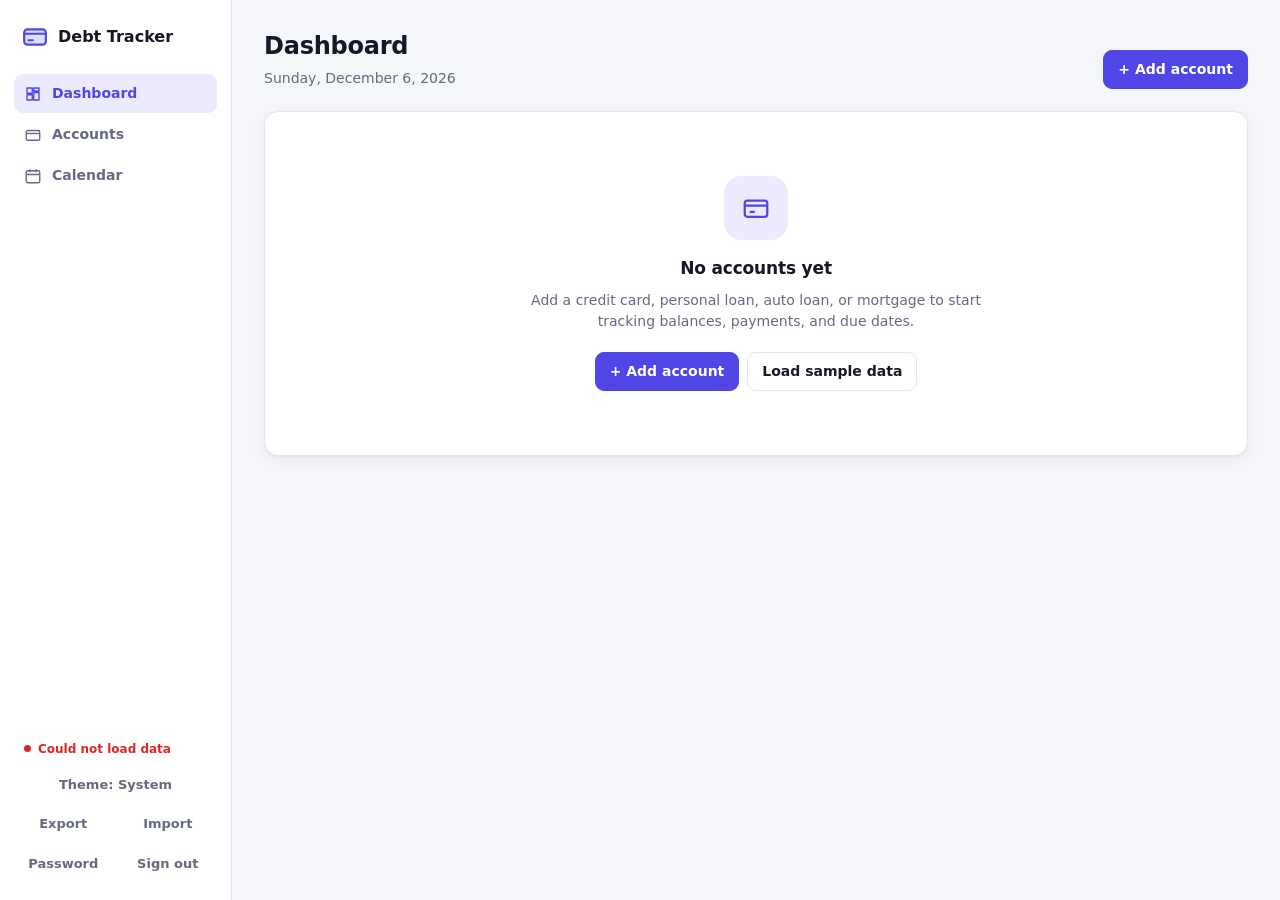
==== index.html @ 140725c3 "Debt tracker: self-hosted web app with installer Tracks credit cards, personal/auto loans and mortga" ====
<!doctype html>
<html lang="en">
<head>
  <meta charset="utf-8">
  <meta name="viewport" content="width=device-width, initial-scale=1">
  <meta name="theme-color" content="#4f46e5">
  <title>Debt Tracker</title>
  <link rel="icon" href="icon.svg" type="image/svg+xml">
  <link rel="manifest" href="manifest.webmanifest">
  <link rel="stylesheet" href="styles.css">
</head>
<body>
  <div class="app">
    <aside class="sidebar">
      <div class="brand">
        <svg viewBox="0 0 24 24" width="26" height="26" aria-hidden="true"><rect x="2" y="5" width="20" height="14" rx="3" fill="currentColor" opacity=".18"/><path d="M2 9h20M6 15h4" stroke="currentColor" stroke-width="2" stroke-linecap="round" fill="none"/><rect x="2" y="5" width="20" height="14" rx="3" stroke="currentColor" stroke-width="2" fill="none"/></svg>
        <span>Debt Tracker</span>
      </div>
      <nav>
        <a href="#/dashboard" data-nav="dashboard">
          <svg viewBox="0 0 24 24" aria-hidden="true"><path d="M4 4h7v7H4zM13 4h7v4h-7zM13 10h7v10h-7zM4 13h7v7H4z"/></svg>Dashboard</a>
        <a href="#/accounts" data-nav="accounts">
          <svg viewBox="0 0 24 24" aria-hidden="true"><rect x="3" y="6" width="18" height="13" rx="2"/><path d="M3 10h18"/></svg>Accounts</a>
        <a href="#/calendar" data-nav="calendar">
          <svg viewBox="0 0 24 24" aria-hidden="true"><rect x="3" y="5" width="18" height="16" rx="2"/><path d="M3 10h18M8 3v4M16 3v4"/></svg>Calendar</a>
      </nav>
      <div class="sidebar-foot">
        <div id="syncStatus" class="sync">…</div>
        <button class="btn ghost sm" data-action="theme" id="themeBtn">Theme: System</button>
        <div class="row">
          <button class="btn ghost sm" data-action="export">Export</button>
          <button class="btn ghost sm" data-action="import">Import</button>
        </div>
        <div class="row">
          <button class="btn ghost sm" data-action="password">Password</button>
          <button class="btn ghost sm" data-action="logout">Sign out</button>
        </div>
        <input type="file" id="importFile" accept="application/json,.json" hidden>
      </div>
    </aside>
    <main id="view" tabindex="-1"></main>
  </div>
  <dialog id="modal"></dialog>
  <div id="toast" role="status" aria-live="polite"></div>
  <script src="app.js"></script>
</body>
</html>
---- styles.css ----
:root {
  --bg: #f5f6fa;
  --surface: #ffffff;
  --surface-2: #f0f2f7;
  --border: #e3e6ee;
  --text: #151826;
  --muted: #646b80;
  --accent: #4f46e5;
  --accent-soft: #eceafd;
  --danger: #dc2626;
  --danger-soft: #fdeaea;
  --ok: #059669;
  --ok-soft: #e3f6ef;
  --warn: #d97706;
  --warn-soft: #fdf1e0;
  --shadow: 0 1px 2px rgba(16, 24, 40, .04), 0 4px 16px rgba(16, 24, 40, .05);
  --radius: 14px;
  color-scheme: light;
}
@media (prefers-color-scheme: dark) {
  :root:not([data-theme="light"]) {
    --bg: #0e1016; --surface: #161922; --surface-2: #1d212c; --border: #2a2f3c;
    --text: #e9ebf2; --muted: #9399ab; --accent: #8b85ff; --accent-soft: #24223f;
    --danger: #f87171; --danger-soft: #3a1d20; --ok: #34d399; --ok-soft: #13302a;
    --warn: #fbbf24; --warn-soft: #3a2e14;
    --shadow: 0 1px 2px rgba(0,0,0,.3), 0 4px 16px rgba(0,0,0,.25);
    color-scheme: dark;
  }
}
:root[data-theme="dark"] {
  --bg: #0e1016; --surface: #161922; --surface-2: #1d212c; --border: #2a2f3c;
  --text: #e9ebf2; --muted: #9399ab; --accent: #8b85ff; --accent-soft: #24223f;
  --danger: #f87171; --danger-soft: #3a1d20; --ok: #34d399; --ok-soft: #13302a;
  --warn: #fbbf24; --warn-soft: #3a2e14;
  --shadow: 0 1px 2px rgba(0,0,0,.3), 0 4px 16px rgba(0,0,0,.25);
  color-scheme: dark;
}

* { box-sizing: border-box; }
html, body { margin: 0; height: 100%; }
body {
  font: 14px/1.5 Inter, ui-sans-serif, system-ui, -apple-system, "Segoe UI", Roboto, sans-serif;
  background: var(--bg); color: var(--text);
  -webkit-font-smoothing: antialiased;
}
.num, td.num, .money-cell { font-variant-numeric: tabular-nums; }
h1, h2, h3 { margin: 0; letter-spacing: -.01em; }
h1 { font-size: 24px; font-weight: 700; }
h2 { font-size: 17px; font-weight: 650; }
h3 { font-size: 14px; font-weight: 600; }
a { color: inherit; }
[hidden] { display: none !important; }
.muted { color: var(--muted); }
.small { font-size: 12.5px; }

/* Layout */
.app { display: grid; grid-template-columns: 232px 1fr; min-height: 100vh; }
.sidebar {
  position: sticky; top: 0; height: 100vh; display: flex; flex-direction: column; gap: 20px;
  padding: 20px 14px; border-right: 1px solid var(--border); background: var(--surface);
}
.brand { display: flex; align-items: center; gap: 10px; font-weight: 700; font-size: 16px; padding: 4px 8px; color: var(--accent); }
.brand span { color: var(--text); }
nav { display: flex; flex-direction: column; gap: 2px; }
nav a {
  display: flex; align-items: center; gap: 10px; padding: 9px 10px; border-radius: 9px;
  text-decoration: none; color: var(--muted); font-weight: 550;
}
nav a svg { width: 18px; height: 18px; fill: none; stroke: currentColor; stroke-width: 1.8; stroke-linejoin: round; }
nav a:hover { background: var(--surface-2); color: var(--text); }
nav a.active { background: var(--accent-soft); color: var(--accent); }
.sidebar-foot { margin-top: auto; display: flex; flex-direction: column; gap: 6px; }
.sidebar-foot .row { display: flex; gap: 6px; }
.sidebar-foot .row .btn { flex: 1; }
main { padding: 28px 32px 60px; max-width: 1280px; width: 100%; outline: none; }

.page-head { display: flex; align-items: flex-end; justify-content: space-between; gap: 16px; flex-wrap: wrap; margin-bottom: 22px; }
.page-head p { margin: 4px 0 0; color: var(--muted); }
.actions { display: flex; gap: 8px; flex-wrap: wrap; }

/* Buttons */
.btn {
  appearance: none; border: 1px solid var(--border); background: var(--surface); color: var(--text);
  padding: 8px 14px; border-radius: 9px; font: inherit; font-weight: 550; cursor: pointer;
  display: inline-flex; align-items: center; justify-content: center; gap: 6px; white-space: nowrap;
  transition: background .15s, border-color .15s, transform .05s;
}
.btn:hover { background: var(--surface-2); }
.btn:active { transform: translateY(1px); }
.btn.primary { background: var(--accent); border-color: var(--accent); color: #fff; }
.btn.primary:hover { filter: brightness(1.08); }
.btn.danger { background: var(--danger); border-color: var(--danger); color: #fff; }
.btn.ghost { background: transparent; border-color: transparent; color: var(--muted); }
.btn.ghost:hover { background: var(--surface-2); color: var(--text); }
.btn.sm { padding: 6px 10px; font-size: 13px; }
.btn.xs { padding: 3px 8px; font-size: 12px; border-radius: 7px; }
.icon-btn { background: none; border: 0; color: var(--muted); cursor: pointer; padding: 4px 6px; border-radius: 6px; font: inherit; font-size: 12.5px; }
.icon-btn:hover { background: var(--surface-2); color: var(--text); }
.icon-btn.del:hover { color: var(--danger); background: var(--danger-soft); }

/* Cards */
.card { background: var(--surface); border: 1px solid var(--border); border-radius: var(--radius); box-shadow: var(--shadow); }
.card-pad { padding: 18px 20px; }
.card-head { display: flex; align-items: center; justify-content: space-between; gap: 10px; padding: 16px 20px 0; }
.grid { display: grid; gap: 16px; }
.stats { grid-template-columns: repeat(auto-fit, minmax(190px, 1fr)); margin-bottom: 16px; }
.stat { padding: 16px 18px; }
.stat .label { color: var(--muted); font-size: 12.5px; font-weight: 550; }
.stat .value { font-size: 24px; font-weight: 700; margin-top: 4px; letter-spacing: -.02em; font-variant-numeric: tabular-nums; }
.stat .sub { color: var(--muted); font-size: 12.5px; margin-top: 2px; }
.two-col { grid-template-columns: minmax(0, 1.6fr) minmax(0, 1fr); align-items: start; }

/* Chips */
.chip { display: inline-flex; align-items: center; gap: 6px; padding: 2px 9px; border-radius: 999px; font-size: 12px; font-weight: 600; background: var(--surface-2); color: var(--muted); white-space: nowrap; }
.chip .dot, .dot { width: 8px; height: 8px; border-radius: 50%; display: inline-block; flex: none; }
.status { display: inline-block; padding: 2px 8px; border-radius: 999px; font-size: 11.5px; font-weight: 650; white-space: nowrap; }
.status.paid { background: var(--ok-soft); color: var(--ok); }
.status.partial, .status.soon { background: var(--warn-soft); color: var(--warn); }
.status.overdue { background: var(--danger-soft); color: var(--danger); }
.status.upcoming { background: var(--accent-soft); color: var(--accent); }

/* Composition bar */
.stack { display: flex; height: 12px; border-radius: 999px; overflow: hidden; background: var(--surface-2); margin: 12px 0 14px; }
.stack span { display: block; height: 100%; }
.legend { display: flex; flex-wrap: wrap; gap: 8px 18px; }
.legend div { display: flex; align-items: center; gap: 7px; font-size: 13px; }
.meter { height: 6px; border-radius: 999px; background: var(--surface-2); overflow: hidden; }
.meter span { display: block; height: 100%; border-radius: 999px; background: var(--accent); }
.meter.warn span { background: var(--warn); }
.meter.bad span { background: var(--danger); }

/* Tables */
.table-wrap { overflow-x: auto; }
table { width: 100%; border-collapse: collapse; }
th { text-align: left; font-size: 12px; font-weight: 600; color: var(--muted); padding: 10px 14px; border-bottom: 1px solid var(--border); white-space: nowrap; }
td { padding: 11px 14px; border-bottom: 1px solid var(--border); vertical-align: middle; }
tr:last-child td { border-bottom: 0; }
th.num, td.num { text-align: right; white-space: nowrap; }
tbody tr.clickable { cursor: pointer; }
tbody tr.clickable:hover { background: var(--surface-2); }
tr.opening td { color: var(--muted); background: var(--surface-2); }
.pos { color: var(--danger); }
.neg { color: var(--ok); }
td .acct { display: flex; align-items: center; gap: 10px; font-weight: 600; }

/* Account cards */
.acct-grid { grid-template-columns: repeat(auto-fill, minmax(290px, 1fr)); }
.acct-card { padding: 18px 20px; cursor: pointer; transition: transform .12s, box-shadow .12s; position: relative; overflow: hidden; display: flex; flex-direction: column; gap: 12px; text-decoration: none; }
.acct-card::before { content: ""; position: absolute; inset: 0 0 auto 0; height: 4px; background: var(--c); }
.acct-card:hover { transform: translateY(-2px); box-shadow: 0 8px 28px rgba(16,24,40,.1); }
.acct-card .top { display: flex; justify-content: space-between; gap: 8px; align-items: flex-start; }
.acct-card .name { font-weight: 650; font-size: 15px; }
.acct-card .bal { font-size: 26px; font-weight: 700; letter-spacing: -.02em; font-variant-numeric: tabular-nums; }
.kv { display: grid; grid-template-columns: repeat(3, 1fr); gap: 8px; }
.kv div span { display: block; font-size: 11.5px; color: var(--muted); font-weight: 550; }
.kv div b { font-weight: 600; font-variant-numeric: tabular-nums; }

/* Detail */
.detail-head { display: flex; align-items: center; gap: 14px; }
.detail-head .swatch { width: 44px; height: 44px; border-radius: 12px; background: var(--c); display: grid; place-items: center; color: #fff; font-weight: 700; }
.back { display: inline-flex; gap: 6px; align-items: center; color: var(--muted); text-decoration: none; font-weight: 550; margin-bottom: 12px; }
.back:hover { color: var(--text); }
.chart { width: 100%; height: 170px; display: block; }
.chart .line { fill: none; stroke: var(--c, var(--accent)); stroke-width: 2; }
.chart .area { fill: var(--c, var(--accent)); opacity: .1; }
.chart text { fill: var(--muted); font-size: 11px; }
.chart .grid-line { stroke: var(--border); stroke-dasharray: 3 4; }
.filters { display: flex; gap: 4px; flex-wrap: wrap; }
.filters button { border: 1px solid var(--border); background: transparent; color: var(--muted); padding: 4px 10px; border-radius: 999px; cursor: pointer; font: inherit; font-size: 12.5px; font-weight: 550; }
.filters button.on { background: var(--accent-soft); border-color: transparent; color: var(--accent); }

.sync { display: flex; align-items: center; gap: 7px; font-size: 12px; font-weight: 550; color: var(--muted); padding: 4px 10px; }
.sync::before { content: ""; width: 7px; height: 7px; border-radius: 50%; background: var(--muted); flex: none; }
.sync.ok::before { background: var(--ok); }
.sync.busy::before { background: var(--accent); animation: blink 1s infinite; }
.sync.warn::before { background: var(--warn); }
.sync.bad { color: var(--danger); }
.sync.bad::before { background: var(--danger); }
@keyframes blink { 50% { opacity: .3; } }

/* Lists */
.list { list-style: none; margin: 0; padding: 6px 0; }
.list li { display: flex; align-items: center; gap: 12px; padding: 10px 20px; }
.list li + li { border-top: 1px solid var(--border); }
.list .grow { flex: 1; min-width: 0; }
.list .grow b { display: block; font-weight: 600; overflow: hidden; text-overflow: ellipsis; white-space: nowrap; }
.list .right { text-align: right; font-variant-numeric: tabular-nums; }
.empty-line { padding: 18px 20px; color: var(--muted); }

/* Calendar */
.cal-wrap { grid-template-columns: minmax(0, 1fr) 320px; align-items: start; }
.cal-head { display: flex; align-items: center; justify-content: space-between; padding: 14px 16px; gap: 10px; }
.cal-head h2 { min-width: 170px; }
.cal { display: grid; grid-template-columns: repeat(7, minmax(0, 1fr)); border-top: 1px solid var(--border); }
.cal .dow { padding: 8px 10px; font-size: 11.5px; font-weight: 650; color: var(--muted); text-transform: uppercase; letter-spacing: .04em; border-bottom: 1px solid var(--border); }
.cal .day {
  min-height: 108px; padding: 6px 6px 8px; border-right: 1px solid var(--border); border-bottom: 1px solid var(--border);
  display: flex; flex-direction: column; gap: 3px; cursor: pointer; background: none; border-top: 0; border-left: 0; text-align: left; font: inherit; color: inherit; min-width: 0;
}
.cal .day:nth-child(7n) { border-right: 0; }
.cal .day:hover { background: var(--surface-2); }
.cal .day.out { color: var(--muted); background: color-mix(in srgb, var(--surface-2) 45%, transparent); }
.cal .day.sel { box-shadow: inset 0 0 0 2px var(--accent); }
.cal .dnum { font-size: 12.5px; font-weight: 600; width: 24px; height: 24px; display: grid; place-items: center; border-radius: 50%; }
.cal .day.today .dnum { background: var(--accent); color: #fff; }
.ev { display: flex; align-items: center; gap: 5px; font-size: 11.5px; font-weight: 600; padding: 2px 6px; border-radius: 6px; overflow: hidden; white-space: nowrap; text-overflow: ellipsis; background: color-mix(in srgb, var(--c) 16%, transparent); color: var(--text); border-left: 3px solid var(--c); }
.ev.paid { opacity: .6; }
.ev.overdue { background: var(--danger-soft); border-left-color: var(--danger); }
.ev .t { overflow: hidden; text-overflow: ellipsis; }
.pdots { display: flex; gap: 3px; flex-wrap: wrap; margin-top: auto; padding-left: 2px; }
.pdots i { width: 6px; height: 6px; border-radius: 50%; background: var(--ok); }
.pdots i.purchase { background: var(--muted); }
.cal-legend { display: flex; gap: 14px; flex-wrap: wrap; padding: 12px 16px; border-top: 1px solid var(--border); font-size: 12.5px; color: var(--muted); }
.cal-legend span { display: inline-flex; align-items: center; gap: 6px; }

/* Empty state */
.empty { text-align: center; padding: 64px 24px; }
.empty .art { width: 64px; height: 64px; margin: 0 auto 16px; border-radius: 18px; display: grid; place-items: center; background: var(--accent-soft); color: var(--accent); }
.empty p { color: var(--muted); max-width: 460px; margin: 8px auto 20px; }

/* Dialog + forms */
dialog { border: 0; padding: 0; border-radius: 18px; background: var(--surface); color: var(--text); width: min(560px, calc(100vw - 32px)); max-height: calc(100vh - 40px); box-shadow: 0 24px 64px rgba(0,0,0,.28); }
dialog::backdrop { background: rgba(10, 12, 20, .5); backdrop-filter: blur(3px); }
dialog[open] { animation: pop .16s ease-out; }
@keyframes pop { from { opacity: 0; transform: translateY(8px) scale(.98); } }
.modal-body { padding: 22px 24px; display: flex; flex-direction: column; gap: 14px; }
.modal-body header p { margin: 3px 0 0; color: var(--muted); }
.modal-body footer { display: flex; justify-content: flex-end; gap: 8px; margin-top: 6px; }
.form-grid { display: grid; grid-template-columns: 1fr 1fr; gap: 12px 14px; align-items: end; }
.form-grid .full { grid-column: 1 / -1; }
label.f { display: flex; flex-direction: column; gap: 5px; font-size: 12.5px; font-weight: 600; color: var(--muted); }
label.f .hint { font-weight: 450; font-size: 11.5px; }
input, select, textarea {
  font: inherit; color: var(--text); background: var(--surface); border: 1px solid var(--border); border-radius: 9px; padding: 8px 11px; width: 100%; font-weight: 450;
}
input:focus, select:focus, textarea:focus { outline: 2px solid color-mix(in srgb, var(--accent) 45%, transparent); outline-offset: 0; border-color: var(--accent); }
textarea { resize: vertical; min-height: 60px; }
.affix { position: relative; }
.affix > span { position: absolute; top: 50%; transform: translateY(-50%); color: var(--muted); font-size: 13px; pointer-events: none; }
.affix > span.pre { left: 11px; }
.affix > span.suf { right: 11px; }
.affix input.has-pre { padding-left: 24px; }
.affix input.has-suf { padding-right: 28px; }
.inline { display: flex; gap: 8px; align-items: stretch; }
.inline > :first-child { flex: 1; }
.type-tiles { display: grid; grid-template-columns: repeat(4, 1fr); gap: 8px; }
.type-tiles label { cursor: pointer; }
.type-tiles input { position: absolute; opacity: 0; pointer-events: none; }
.type-tiles .tile { border: 1.5px solid var(--border); border-radius: 11px; padding: 10px 8px; text-align: center; font-size: 12.5px; font-weight: 600; display: flex; flex-direction: column; align-items: center; gap: 6px; color: var(--muted); }
.type-tiles .tile i { width: 12px; height: 12px; border-radius: 4px; background: var(--c); }
.type-tiles input:checked + .tile { border-color: var(--accent); background: var(--accent-soft); color: var(--text); }
.type-tiles input:focus-visible + .tile { outline: 2px solid var(--accent); }
.seg { display: inline-flex; background: var(--surface-2); border-radius: 10px; padding: 3px; gap: 2px; flex-wrap: wrap; }
.seg label { cursor: pointer; }
.seg input { position: absolute; opacity: 0; pointer-events: none; }
.seg span { display: block; padding: 6px 12px; border-radius: 8px; font-size: 13px; font-weight: 600; color: var(--muted); }
.seg input:checked + span { background: var(--surface); color: var(--text); box-shadow: 0 1px 3px rgba(0,0,0,.12); }
.preview { background: var(--surface-2); border-radius: 11px; padding: 12px 14px; display: grid; grid-template-columns: repeat(auto-fit, minmax(110px, 1fr)); gap: 8px; }
.preview div span { display: block; font-size: 11.5px; color: var(--muted); font-weight: 550; }
.preview div b { font-variant-numeric: tabular-nums; }
.note { font-size: 12px; color: var(--muted); margin: 0; }
.error { color: var(--danger); font-weight: 550; margin: 0; min-height: 0; }
.error:empty { display: none; }

#toast { position: fixed; bottom: 22px; left: 50%; transform: translate(-50%, 20px); background: var(--text); color: var(--bg); padding: 10px 16px; border-radius: 10px; font-weight: 550; opacity: 0; pointer-events: none; transition: .2s; z-index: 50; }
#toast.show { opacity: 1; transform: translate(-50%, 0); }

@media (max-width: 1080px) {
  .two-col, .cal-wrap { grid-template-columns: 1fr; }
}
@media (max-width: 860px) {
  .app { grid-template-columns: 1fr; grid-template-rows: auto 1fr; }
  .sidebar { position: static; height: auto; flex-direction: row; align-items: center; flex-wrap: wrap; padding: 10px 14px; border-right: 0; border-bottom: 1px solid var(--border); gap: 10px; }
  nav { flex-direction: row; }
  .sidebar-foot { margin: 0 0 0 auto; flex-direction: row; }
  main { padding: 20px 16px 48px; }
  .cal .day { min-height: 72px; }
  .ev .t { display: none; }
  .form-grid, .type-tiles { grid-template-columns: 1fr 1fr; }
  .kv { grid-template-columns: repeat(2, 1fr); }
}
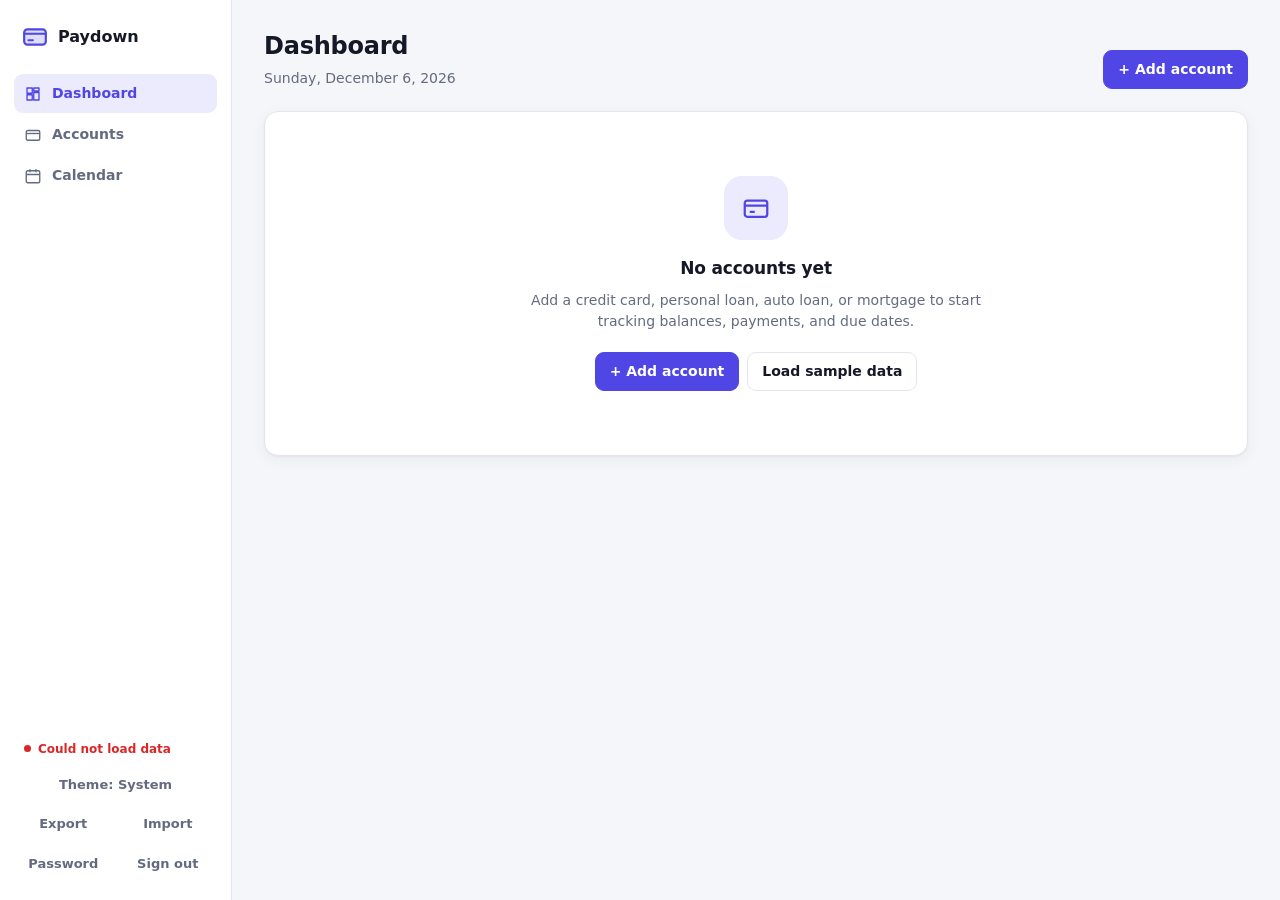
==== commit 1cbab4c5: "Rename app to Paydown App name, CLI (paydown), systemd service, service user, install paths (/opt/pa" ====
--- a/index.html
+++ b/index.html
@@ -4,7 +4,7 @@
   <meta charset="utf-8">
   <meta name="viewport" content="width=device-width, initial-scale=1">
   <meta name="theme-color" content="#4f46e5">
-  <title>Debt Tracker</title>
+  <title>Paydown</title>
   <link rel="icon" href="icon.svg" type="image/svg+xml">
   <link rel="manifest" href="manifest.webmanifest">
   <link rel="stylesheet" href="styles.css">
@@ -14,7 +14,7 @@
     <aside class="sidebar">
       <div class="brand">
         <svg viewBox="0 0 24 24" width="26" height="26" aria-hidden="true"><rect x="2" y="5" width="20" height="14" rx="3" fill="currentColor" opacity=".18"/><path d="M2 9h20M6 15h4" stroke="currentColor" stroke-width="2" stroke-linecap="round" fill="none"/><rect x="2" y="5" width="20" height="14" rx="3" stroke="currentColor" stroke-width="2" fill="none"/></svg>
-        <span>Debt Tracker</span>
+        <span>Paydown</span>
       </div>
       <nav>
         <a href="#/dashboard" data-nav="dashboard">
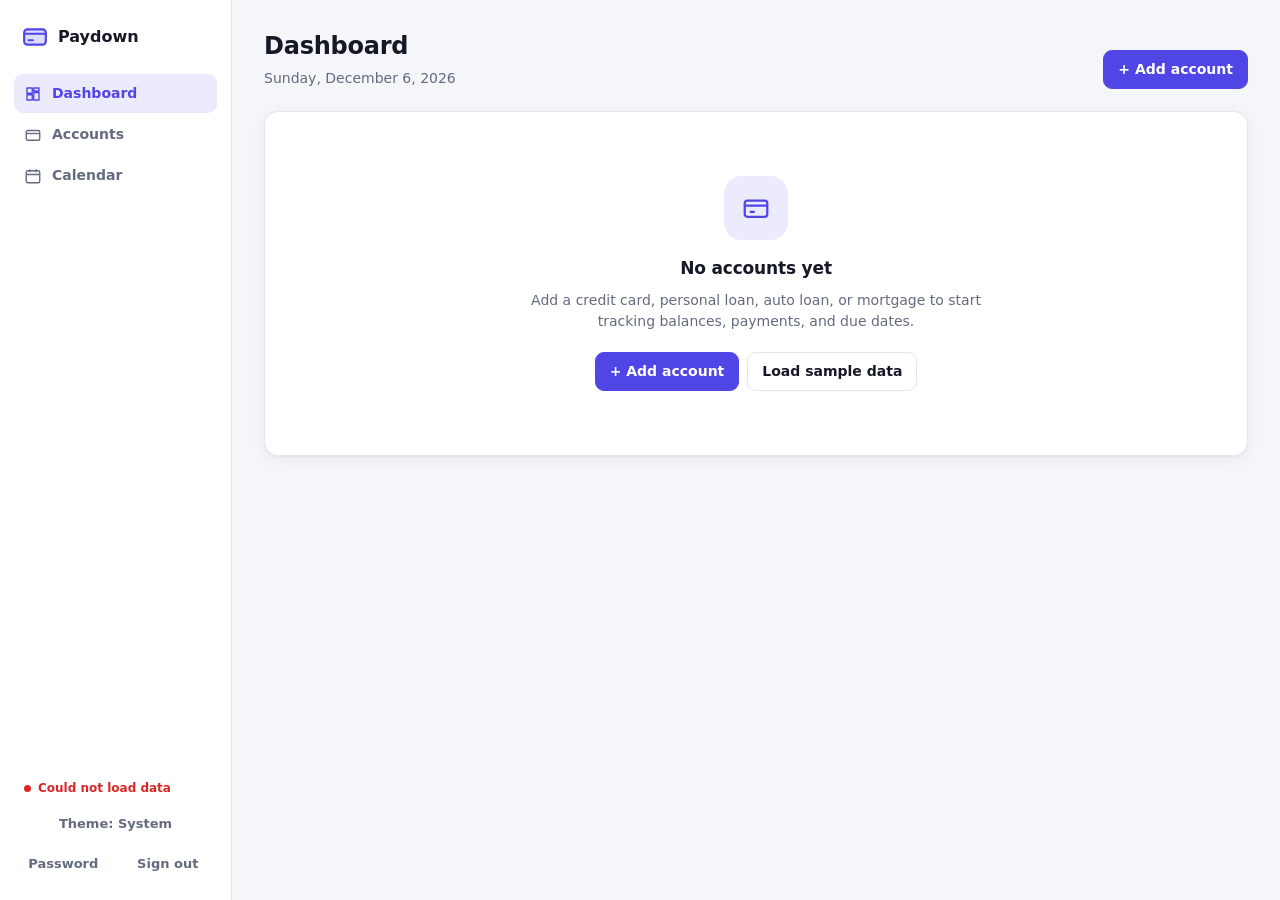
==== commit b485e2f8: "Drop built-in snapshots, trash and export/import; add paydown restore Backups are left to the host (" ====
--- a/index.html
+++ b/index.html
@@ -28,14 +28,9 @@
         <div id="syncStatus" class="sync">…</div>
         <button class="btn ghost sm" data-action="theme" id="themeBtn">Theme: System</button>
         <div class="row">
-          <button class="btn ghost sm" data-action="export">Export</button>
-          <button class="btn ghost sm" data-action="import">Import</button>
-        </div>
-        <div class="row">
           <button class="btn ghost sm" data-action="password">Password</button>
           <button class="btn ghost sm" data-action="logout">Sign out</button>
         </div>
-        <input type="file" id="importFile" accept="application/json,.json" hidden>
       </div>
     </aside>
     <main id="view" tabindex="-1"></main>
--- a/styles.css
+++ b/styles.css
@@ -186,6 +186,14 @@
 .list .grow b { display: block; font-weight: 600; overflow: hidden; text-overflow: ellipsis; white-space: nowrap; }
 .list .right { text-align: right; font-variant-numeric: tabular-nums; }
 .empty-line { padding: 18px 20px; color: var(--muted); }
+
+.docs { grid-template-columns: 1fr 1fr; align-items: start; }
+.doc-list li { gap: 10px; }
+.doc-list a { text-decoration: none; color: inherit; }
+.doc-list a:hover b { text-decoration: underline; }
+.pdf-ico { flex: none; width: 34px; height: 40px; border-radius: 6px; display: grid; place-items: center; font-size: 10px; font-weight: 750; letter-spacing: .03em; color: var(--danger); background: var(--danger-soft); }
+input[type=file] { padding: 7px; font-size: 13px; }
+@media (max-width: 860px) { .docs { grid-template-columns: 1fr; } }
 
 /* Calendar */
 .cal-wrap { grid-template-columns: minmax(0, 1fr) 320px; align-items: start; }
